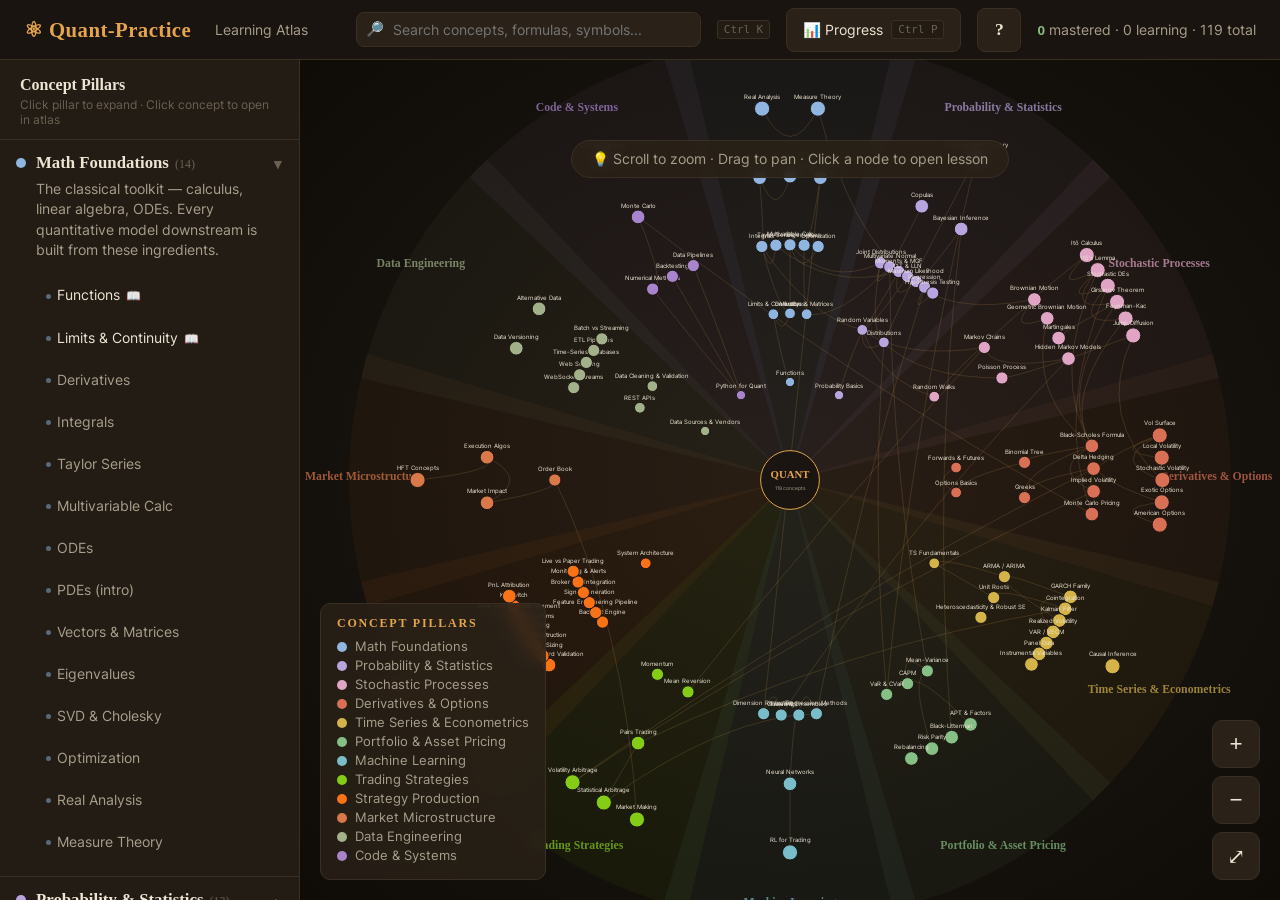
==== Quant-Roadmap.html @ 446b94d6 "Initial commit" ====
<!DOCTYPE html>
<html lang="en">
<head>
<meta charset="UTF-8">
<title>Quant-Practice — Learning Atlas</title>
<meta name="viewport" content="width=device-width, initial-scale=1.0, viewport-fit=cover">

<!-- PWA: install as app on tablet/phone home screen -->
<link rel="manifest" href="manifest.json">
<link rel="icon" type="image/svg+xml" href="assets/icon.svg">
<link rel="apple-touch-icon" href="assets/icon.svg">
<meta name="theme-color" content="#1a1510">
<meta name="mobile-web-app-capable" content="yes">
<meta name="apple-mobile-web-app-capable" content="yes">
<meta name="apple-mobile-web-app-status-bar-style" content="black-translucent">
<meta name="apple-mobile-web-app-title" content="Quant Atlas">
<meta name="application-name" content="Quant Atlas">

<!-- Smart font loader: try local first, fall back to CDN -->
<script>
  var ASSET_ROOT = 'assets/';
  var CDN_FONTS = 'https://fonts.googleapis.com/css2?family=Playfair+Display:ital,wght@0,400;0,600;0,700;1,400&family=Inter:wght@300;400;500;600;700&display=swap';
  function loadWithFallback(tagName, attrs, cdnUrl) {
    var el = document.createElement(tagName);
    Object.keys(attrs).forEach(function(k) { el.setAttribute(k, attrs[k]); });
    el.onerror = function() {
      var fb = document.createElement(tagName);
      Object.keys(attrs).forEach(function(k) {
        if (k === 'src' || k === 'href') fb.setAttribute(k, cdnUrl);
        else fb.setAttribute(k, attrs[k]);
      });
      document.head.appendChild(fb);
    };
    document.head.appendChild(el);
  }
  loadWithFallback('link', {rel: 'stylesheet', href: ASSET_ROOT + 'fonts/fonts.css'}, CDN_FONTS);
</script>
<style>
  :root {
    --bg: #1a1510; --bg-soft: #221c15; --bg-card: #2a2218;
    --text: #ede4d3; --text-muted: #a89e8b; --text-dim: #6b6152;
    --accent: #e5a54e; --accent-soft: #b8823d;
    --green: #86c084; --purple: #b8a4de; --blue: #8fb5e0; --pink: #e0a4c4;
    --red: #d97056; --orange: #d97848; --cyan: #78bdc9; --yellow: #d4b348; --violet: #a884cc;
    --border: #3a2f22;
  }
  * { box-sizing: border-box; }
  html, body { margin: 0; height: 100%; overflow: hidden; }
  body { font-family: 'Inter', -apple-system, sans-serif; background: var(--bg); color: var(--text); }

  /* Top bar */
  .topbar {
    position: fixed; top: 0; left: 0; right: 0; height: 60px;
    background: rgba(26, 21, 16, 0.9); backdrop-filter: blur(10px);
    border-bottom: 1px solid var(--border); z-index: 100;
    display: flex; align-items: center; padding: 0 1.5rem; gap: 1rem;
  }
  .brand { font-family: 'Playfair Display', Georgia, serif; font-size: 1.3rem; font-weight: 700; color: var(--accent); letter-spacing: 0.02em; }
  .brand-sub { color: var(--text-muted); font-size: 0.85rem; margin-left: 0.5rem; }
  .search-box { flex: 1; max-width: 400px; margin-left: auto; position: relative; }
  .search-box input {
    width: 100%; background: var(--bg-card); border: 1px solid var(--border); color: var(--text);
    padding: 8px 14px 8px 36px; border-radius: 8px; font-family: inherit; font-size: 0.9rem;
  }
  .search-box input:focus { outline: none; border-color: var(--accent); }
  .search-box::before { content: '🔎'; position: absolute; left: 10px; top: 8px; font-size: 0.9rem; }
  .search-hint { color: var(--text-dim); font-size: 0.75rem; padding: 4px 8px; background: var(--bg-card); border-radius: 4px; font-family: 'JetBrains Mono', monospace; }
  .top-stats { color: var(--text-muted); font-size: 0.85rem; }
  .top-stats b { color: var(--green); }

  /* Main layout */
  .main { position: absolute; top: 60px; left: 0; right: 0; bottom: 0; display: flex; }

  /* Left nav */
  .left-nav {
    width: 300px; background: var(--bg-soft); border-right: 1px solid var(--border);
    overflow-y: auto; flex-shrink: 0;
  }
  .left-nav-header {
    padding: 1rem 1.25rem 0.75rem; border-bottom: 1px solid var(--border);
    position: sticky; top: 0; background: var(--bg-soft); z-index: 5;
  }
  .left-nav-header h3 { font-family: 'Playfair Display', serif; font-size: 1rem; margin: 0; color: var(--text); }
  .left-nav-header .hint { color: var(--text-dim); font-size: 0.75rem; margin-top: 3px; }
  .pillar-section { border-bottom: 1px solid var(--border); }
  .pillar-header {
    display: flex; align-items: flex-start; gap: 10px; padding: 12px 16px;
    cursor: pointer; user-select: none; transition: background 0.15s;
  }
  .pillar-header:hover { background: var(--bg-card); }
  .pillar-dot {
    width: 10px; height: 10px; border-radius: 50%; flex-shrink: 0; margin-top: 6px;
  }
  .pillar-info { flex: 1; min-width: 0; }
  .pillar-name {
    font-family: 'Playfair Display', serif; font-weight: 600; font-size: 1.05rem;
    color: var(--text); line-height: 1.3;
  }
  .pillar-count {
    color: var(--text-dim); font-size: 0.75rem; margin-left: 6px; font-weight: 400;
  }
  .pillar-desc {
    color: var(--text-muted); font-size: 0.85rem; margin-top: 5px; line-height: 1.5;
  }
  .pillar-toggle {
    color: var(--text-dim); font-size: 0.7rem; margin-top: 6px; transition: transform 0.15s;
  }
  .pillar-section.open .pillar-toggle { transform: rotate(90deg); }
  .pillar-concepts { display: none; padding: 0 16px 12px 34px; }
  .pillar-section.open .pillar-concepts { display: block; }
  .concept-link {
    display: block; padding: 10px 12px; margin: 3px 0; border-radius: 6px;
    color: var(--text-muted); font-size: 0.88rem; cursor: pointer;
    text-decoration: none; line-height: 1.35;
    touch-action: manipulation; -webkit-tap-highlight-color: transparent;
  }
  .concept-link:hover, .concept-link:active { background: var(--bg-card); color: var(--text); }
  .concept-link.active { background: var(--bg-card); color: var(--accent); font-weight: 500; }
  .concept-link .level-dot {
    display: inline-block; width: 5px; height: 5px; border-radius: 50%;
    background: currentColor; margin-right: 6px; opacity: 0.5; vertical-align: middle;
  }
  .concept-link.built { color: var(--text); }
  .concept-link.built::after { content: '📖'; margin-left: 6px; font-size: 0.75rem; }
  .concept-link.nav-mastered { color: #86c084; font-weight: 500; }
  .concept-link.nav-mastered::before { content: '✓ '; margin-right: 2px; }
  .concept-link.nav-learning { color: #b8a4de; }
  .concept-link.nav-learning::before { content: '◐ '; margin-right: 2px; opacity: 0.8; }

  .atlas-wrap { flex: 1; position: relative; overflow: hidden; background: radial-gradient(ellipse at center, #1f1912 0%, #0f0c08 100%); }
  #atlas-svg { position: absolute; top: 0; left: 0; width: 100%; height: 100%; cursor: grab; }
  #atlas-svg.dragging { cursor: grabbing; }

  .zoom-controls { position: absolute; bottom: 20px; right: 20px; display: flex; flex-direction: column; gap: 8px; z-index: 10; }
  .zoom-btn {
    width: 48px; height: 48px; border-radius: 10px; background: var(--bg-card);
    border: 1px solid var(--border); color: var(--text); cursor: pointer;
    font-size: 1.4rem; display: flex; align-items: center; justify-content: center;
    touch-action: manipulation; -webkit-tap-highlight-color: transparent;
  }
  .zoom-btn:hover, .zoom-btn:active { border-color: var(--accent); color: var(--accent); }

  .legend { position: absolute; bottom: 20px; left: 20px; background: rgba(42, 34, 24, 0.85); backdrop-filter: blur(8px); padding: 12px 16px; border-radius: 10px; border: 1px solid var(--border); font-size: 0.8rem; z-index: 10; max-width: 280px; }
  .legend-title { color: var(--accent); font-family: 'Playfair Display', serif; font-size: 0.75rem; letter-spacing: 0.15em; text-transform: uppercase; margin-bottom: 8px; font-weight: 700; }
  .legend-item { display: flex; align-items: center; gap: 8px; margin: 4px 0; color: var(--text-muted); }
  .legend-dot { width: 10px; height: 10px; border-radius: 50%; flex-shrink: 0; }

  /* Sidebar (detail panel) */
  .sidebar {
    width: 380px; background: var(--bg-soft); border-left: 1px solid var(--border);
    padding: 1.5rem; overflow-y: auto; transition: transform 0.25s;
  }
  .sidebar.hidden { transform: translateX(100%); width: 0; padding: 0; border: 0; }
  .sidebar-close { position: absolute; top: 8px; right: 8px; background: var(--bg-card); border: 1px solid var(--border); border-radius: 8px; color: var(--text-muted); font-size: 1.5rem; cursor: pointer; width: 44px; height: 44px; display: flex; align-items: center; justify-content: center; line-height: 1; touch-action: manipulation; -webkit-tap-highlight-color: transparent; }
  .sidebar-close:hover, .sidebar-close:active { border-color: var(--accent); color: var(--accent); }
  .sidebar-empty { text-align: center; color: var(--text-dim); padding: 3rem 1rem; }
  .sidebar-empty .icon { font-size: 3rem; margin-bottom: 1rem; }

  .detail-pillar { font-size: 0.7rem; letter-spacing: 0.2em; text-transform: uppercase; font-weight: 600; }
  .detail-title { font-family: 'Playfair Display', Georgia, serif; font-size: 1.6rem; font-weight: 700; margin: 0.5rem 0; line-height: 1.15; }
  .detail-desc { color: var(--text-muted); margin: 1rem 0; font-size: 0.95rem; line-height: 1.6; }
  .detail-mastery { display: grid; grid-template-columns: repeat(3, 1fr); gap: 8px; margin: 1rem 0; }
  .mastery-btn {
    padding: 12px 4px; border-radius: 8px; font-size: 0.78rem; font-weight: 600; cursor: pointer;
    border: 1px solid; background: transparent; color: white; text-align: center;
    min-height: 44px; touch-action: manipulation; -webkit-tap-highlight-color: transparent;
  }
  .mastery-btn.active { transform: scale(1.05); }
  .mastery-new { border-color: #6b6152; }
  .mastery-new.active { background: #6b6152; }
  .mastery-learning { border-color: var(--purple); }
  .mastery-learning.active { background: var(--purple); }
  .mastery-mastered { border-color: var(--green); }
  .mastery-mastered.active { background: var(--green); }

  .open-btn {
    display: block; width: 100%; text-align: center; padding: 12px; margin-top: 1rem;
    background: var(--accent); color: var(--bg); border: none; border-radius: 8px;
    font-family: 'Playfair Display', serif; font-size: 1rem; font-weight: 600; text-decoration: none; cursor: pointer;
  }
  .open-btn:hover { background: var(--accent-soft); }
  .open-btn.disabled { background: var(--bg-card); color: var(--text-dim); cursor: not-allowed; }

  .detail-section { margin: 1.25rem 0; padding-top: 1rem; border-top: 1px solid var(--border); }
  .detail-section-title { color: var(--accent); font-family: 'Playfair Display', serif; font-size: 0.7rem; letter-spacing: 0.15em; text-transform: uppercase; margin-bottom: 0.5rem; font-weight: 700; }
  .prereq-list { display: flex; flex-wrap: wrap; gap: 4px; }
  .prereq-chip { padding: 3px 10px; border-radius: 12px; font-size: 0.75rem; background: var(--bg-card); color: var(--text); cursor: pointer; border: 1px solid var(--border); }
  .prereq-chip:hover { border-color: var(--accent); color: var(--accent); }

  /* Node styles */
  .node { cursor: pointer; transition: filter 0.2s; }
  .node:hover { filter: brightness(1.4); }
  .node.active > circle { stroke: white !important; stroke-width: 3 !important; }
  .node.dimmed { opacity: 0.15; }
  .node text { pointer-events: none; user-select: none; transition: fill 0.2s; }

  /* Mastery state — node glow */
  .node.mastered > circle {
    stroke: #86c084; stroke-width: 3;
    filter: drop-shadow(0 0 8px #86c084) drop-shadow(0 0 3px #86c084);
  }
  .node.mastered > text { fill: #86c084; font-weight: 600; }
  .node.learning > circle {
    stroke: #b8a4de; stroke-width: 3;
    filter: drop-shadow(0 0 6px #b8a4de);
  }
  .node.learning > text { fill: #b8a4de; }

  /* Edges — brightness reflects mastery of endpoints */
  .edge { stroke-opacity: 0.28; stroke: #d4a054; stroke-width: 1.3; transition: all 0.3s; }
  .edge.highlighted { stroke-opacity: 0.95; stroke-width: 2.2; stroke: #f5c06e; filter: drop-shadow(0 0 3px #f5c06e); }
  .edge.reachable { stroke-opacity: 0.55; stroke: #c2b0e8; stroke-width: 1.6; }
  .edge.mastered { stroke-opacity: 0.90; stroke: #86c084; stroke-width: 2; filter: drop-shadow(0 0 4px rgba(134,192,132,0.6)); }
  .edge.mastered-partial { stroke-opacity: 0.65; stroke: #a8d5a6; stroke-width: 1.7; }

  /* Progress modal */
  .progress-modal { position: fixed; inset: 0; background: rgba(0,0,0,0.75); z-index: 200; display: none; align-items: flex-start; justify-content: center; padding: 4vh 2rem; overflow-y: auto; }
  .progress-modal.open { display: flex; }
  .progress-modal-box {
    background: var(--bg-soft); border: 1px solid var(--border); border-radius: 12px;
    width: 100%; max-width: 780px; padding: 1.75rem 2rem;
    box-shadow: 0 20px 60px rgba(0,0,0,0.5); position: relative;
  }
  .progress-modal-box h2 { font-family: 'Playfair Display', serif; margin: 0 0 0.25rem; color: var(--accent); font-size: 1.5rem; }
  .progress-modal-box .sub { color: var(--text-muted); font-size: 0.85rem; }
  .progress-close { position: absolute; top: 12px; right: 14px; background: transparent; border: none; color: var(--text-muted); font-size: 1.4rem; cursor: pointer; }
  .progress-overview { display: grid; grid-template-columns: repeat(auto-fit, minmax(120px, 1fr)); gap: 12px; margin: 1.25rem 0; }
  .progress-stat { background: var(--bg-card); border-radius: 8px; padding: 12px; text-align: center; }
  .progress-stat .num { font-family: 'Playfair Display', serif; font-size: 1.6rem; font-weight: 700; color: var(--accent); }
  .progress-stat .num.green { color: var(--green); }
  .progress-stat .num.purple { color: var(--purple); }
  .progress-stat .lbl { color: var(--text-muted); font-size: 0.72rem; letter-spacing: 0.1em; text-transform: uppercase; margin-top: 3px; }
  .pillar-bar-row { margin: 8px 0; }
  .pillar-bar-label { display: flex; justify-content: space-between; font-size: 0.83rem; color: var(--text); margin-bottom: 3px; }
  .pillar-bar-label .name { display: flex; align-items: center; gap: 6px; }
  .pillar-bar-label .count { color: var(--text-muted); font-family: 'JetBrains Mono', monospace; font-size: 0.78rem; }
  .pillar-bar { position: relative; height: 8px; background: var(--bg-card); border-radius: 4px; overflow: hidden; }
  .pillar-bar-mastered { position: absolute; left: 0; top: 0; height: 100%; background: var(--green); transition: width 0.4s; }
  .pillar-bar-learning { position: absolute; top: 0; height: 100%; background: var(--purple); transition: width 0.4s, left 0.4s; }
  .progress-section { margin: 1.5rem 0 0.5rem; }
  .progress-section-title { font-family: 'Playfair Display', serif; font-size: 0.75rem; letter-spacing: 0.15em; text-transform: uppercase; color: var(--accent); margin-bottom: 8px; font-weight: 700; }
  .activity-log { background: var(--bg-card); border-radius: 6px; padding: 10px 14px; max-height: 180px; overflow-y: auto; font-size: 0.82rem; font-family: 'JetBrains Mono', monospace; }
  .activity-log .item { color: var(--text-muted); padding: 3px 0; }
  .activity-log .item .date { color: var(--text-dim); margin-right: 8px; }
  .activity-log .item .state.mastered { color: var(--green); }
  .activity-log .item .state.learning { color: var(--purple); }
  .progress-actions { display: flex; gap: 10px; margin-top: 1.25rem; flex-wrap: wrap; }
  .btn-secondary { background: var(--bg-card); color: var(--text); border: 1px solid var(--border); padding: 10px 16px; border-radius: 6px; cursor: pointer; font-family: inherit; font-size: 0.88rem; }
  .btn-secondary:hover { border-color: var(--accent); color: var(--accent); }
  .btn-primary { background: var(--accent); color: var(--bg); border: none; padding: 10px 18px; border-radius: 6px; cursor: pointer; font-family: inherit; font-weight: 600; font-size: 0.88rem; }
  .btn-primary:hover { background: var(--accent-soft); }
  .export-area { width: 100%; min-height: 180px; background: var(--bg); border: 1px solid var(--border); color: var(--text); padding: 12px; border-radius: 6px; font-family: 'JetBrains Mono', monospace; font-size: 0.78rem; line-height: 1.5; margin-top: 8px; resize: vertical; }
  .top-progress-btn { background: var(--bg-card); border: 1px solid var(--border); color: var(--text); padding: 10px 16px; border-radius: 8px; font-family: inherit; font-size: 0.9rem; font-weight: 500; cursor: pointer; display: inline-flex; align-items: center; gap: 8px; min-height: 44px; touch-action: manipulation; -webkit-tap-highlight-color: transparent; }
  .top-progress-btn:hover, .top-progress-btn:active { border-color: var(--accent); color: var(--accent); background: var(--bg-soft); }
  .top-progress-btn kbd, .top-help-btn kbd, .search-hint {
    background: var(--bg-soft); padding: 2px 6px; border-radius: 3px;
    font-size: 0.68rem; font-family: 'JetBrains Mono', monospace;
    color: var(--text-dim); border: 1px solid var(--border);
  }
  /* Hide keyboard chips on touch devices where they mislead — button is the primary control */
  @media (hover: none) and (pointer: coarse) {
    .top-progress-btn kbd, .search-hint { display: none; }
  }
  .top-help-btn {
    width: 44px; height: 44px; border-radius: 8px; background: var(--bg-card);
    border: 1px solid var(--border); color: var(--text); cursor: pointer;
    font-size: 1.1rem; display: flex; align-items: center; justify-content: center;
    font-family: 'Playfair Display', serif; font-weight: 700;
    touch-action: manipulation; -webkit-tap-highlight-color: transparent;
  }
  .top-help-btn:hover, .top-help-btn:active { border-color: var(--accent); color: var(--accent); background: var(--bg-soft); }

  /* Help modal */
  .help-modal { position: fixed; inset: 0; background: rgba(0,0,0,0.7); z-index: 200; display: none; align-items: center; justify-content: center; padding: 2rem; }
  .help-modal.open { display: flex; }
  .help-modal-box {
    background: var(--bg-soft); border: 1px solid var(--border); border-radius: 12px;
    width: 100%; max-width: 520px; padding: 1.75rem 2rem; position: relative;
  }
  .help-modal-box h2 { font-family: 'Playfair Display', serif; margin: 0 0 1rem; color: var(--accent); font-size: 1.4rem; }
  .help-modal-box h3 { font-family: 'Playfair Display', serif; font-size: 0.7rem; letter-spacing: 0.15em; text-transform: uppercase; color: var(--accent); margin: 1.25rem 0 0.5rem; font-weight: 700; }
  .help-close { position: absolute; top: 10px; right: 10px; background: var(--bg-card); border: 1px solid var(--border); border-radius: 8px; color: var(--text-muted); font-size: 1.5rem; cursor: pointer; width: 44px; height: 44px; display: flex; align-items: center; justify-content: center; line-height: 1; touch-action: manipulation; -webkit-tap-highlight-color: transparent; }
  .help-close:hover, .help-close:active { border-color: var(--accent); color: var(--accent); }
  .help-list { display: grid; grid-template-columns: 1fr auto; gap: 6px 16px; margin: 0.5rem 0; align-items: center; }
  .help-list .action { color: var(--text); font-size: 0.9rem; }
  .help-list .keys { display: flex; gap: 4px; }
  .help-list .keys kbd {
    background: var(--bg-card); padding: 3px 8px; border-radius: 4px;
    font-size: 0.75rem; font-family: 'JetBrains Mono', monospace;
    color: var(--accent); border: 1px solid var(--border);
  }

  /* Search modal */
  .search-modal { position: fixed; inset: 0; background: rgba(0,0,0,0.7); z-index: 200; display: none; align-items: flex-start; justify-content: center; padding-top: 12vh; }
  .search-modal.open { display: flex; }
  .search-modal-box { background: var(--bg-soft); border: 2px solid var(--accent); border-radius: 12px; width: 90%; max-width: 600px; padding: 1rem; box-shadow: 0 20px 60px rgba(0,0,0,0.5); }
  .search-modal input { width: 100%; background: transparent; border: none; color: var(--text); font-size: 1.15rem; padding: 8px; outline: none; }
  .search-results { max-height: 400px; overflow-y: auto; margin-top: 0.5rem; }
  .search-result { padding: 10px 14px; border-radius: 6px; cursor: pointer; }
  .search-result:hover, .search-result.focused { background: var(--bg-card); }
  .search-result .r-name { color: var(--text); font-weight: 500; }
  .search-result .r-meta { color: var(--text-muted); font-size: 0.75rem; margin-top: 2px; }

  /* Onboarding hint */
  .onboarding { position: absolute; top: 80px; left: 50%; transform: translateX(-50%); background: rgba(42, 34, 24, 0.9); backdrop-filter: blur(8px); padding: 10px 20px; border-radius: 999px; font-size: 0.85rem; color: var(--text-muted); border: 1px solid var(--border); z-index: 10; animation: fadeIn 0.5s; }
  .onboarding.hidden { display: none; }
  @keyframes fadeIn { from { opacity: 0; } to { opacity: 1; } }
</style>
</head>
<body>

<!-- Top bar -->
<div class="topbar">
  <div class="brand">⚛ Quant-Practice</div>
  <div class="brand-sub">Learning Atlas</div>
  <div class="search-box" style="margin-left:2rem;">
    <input type="text" id="search-box" placeholder="Search concepts, formulas, symbols..." onclick="openSearch()">
  </div>
  <span class="search-hint">Ctrl K</span>
  <button class="top-progress-btn" onclick="openProgress()" title="Open progress dashboard">📊 Progress <kbd>Ctrl P</kbd></button>
  <button class="top-help-btn" onclick="openHelp()" title="Shortcuts &amp; help" aria-label="Help">?</button>
  <div class="top-stats" id="top-stats"></div>
</div>

<div class="main">
  <nav class="left-nav" id="left-nav">
    <div class="left-nav-header">
      <h3>Concept Pillars</h3>
      <div class="hint">Click pillar to expand · Click concept to open in atlas</div>
    </div>
    <!-- Populated by JS -->
  </nav>
  <div class="atlas-wrap">
    <svg id="atlas-svg" viewBox="0 0 2000 1400" preserveAspectRatio="xMidYMid meet"></svg>

    <div class="onboarding" id="onboarding">
      💡 Scroll to zoom · Drag to pan · Click a node to open lesson
    </div>

    <div class="legend">
      <div class="legend-title">Concept pillars</div>
      <div class="legend-item"><span class="legend-dot" style="background:var(--blue)"></span>Math Foundations</div>
      <div class="legend-item"><span class="legend-dot" style="background:var(--purple)"></span>Probability &amp; Statistics</div>
      <div class="legend-item"><span class="legend-dot" style="background:var(--pink)"></span>Stochastic Processes</div>
      <div class="legend-item"><span class="legend-dot" style="background:var(--red)"></span>Derivatives &amp; Options</div>
      <div class="legend-item"><span class="legend-dot" style="background:var(--yellow)"></span>Time Series &amp; Econometrics</div>
      <div class="legend-item"><span class="legend-dot" style="background:var(--green)"></span>Portfolio &amp; Asset Pricing</div>
      <div class="legend-item"><span class="legend-dot" style="background:var(--cyan)"></span>Machine Learning</div>
      <div class="legend-item"><span class="legend-dot" style="background:#84cc16"></span>Trading Strategies</div>
      <div class="legend-item"><span class="legend-dot" style="background:#f97316"></span>Strategy Production</div>
      <div class="legend-item"><span class="legend-dot" style="background:var(--orange)"></span>Market Microstructure</div>
      <div class="legend-item"><span class="legend-dot" style="background:#a3b18a"></span>Data Engineering</div>
      <div class="legend-item"><span class="legend-dot" style="background:var(--violet)"></span>Code &amp; Systems</div>
    </div>

    <div class="zoom-controls">
      <button class="zoom-btn" onclick="zoom(1.3)">+</button>
      <button class="zoom-btn" onclick="zoom(1/1.3)">−</button>
      <button class="zoom-btn" onclick="resetView()" title="Reset view">⤢</button>
    </div>
  </div>

  <aside class="sidebar hidden" id="sidebar">
    <button class="sidebar-close" onclick="closeSidebar()">×</button>
    <div class="sidebar-empty" id="sidebar-empty">
      <div class="icon">🎯</div>
      <p>Click any node in the atlas to see its concept description, prerequisites, and open the lesson.</p>
    </div>
    <div id="sidebar-content" style="display:none;"></div>
  </aside>
</div>

<!-- Help modal (keyboard shortcuts) -->
<div class="help-modal" id="help-modal" onclick="if(event.target===this)closeHelp()">
  <div class="help-modal-box">
    <button class="help-close" onclick="closeHelp()">×</button>
    <h2>⌨️ Shortcuts &amp; Guide</h2>

    <h3>Keyboard shortcuts</h3>
    <div class="help-list">
      <span class="action">Open Search</span>
      <span class="keys"><kbd>Ctrl</kbd><kbd>K</kbd></span>

      <span class="action">Open Progress dashboard</span>
      <span class="keys"><kbd>Ctrl</kbd><kbd>P</kbd></span>

      <span class="action">Close any modal</span>
      <span class="keys"><kbd>Esc</kbd></span>

      <span class="action">Navigate search results</span>
      <span class="keys"><kbd>↑</kbd><kbd>↓</kbd></span>

      <span class="action">Select highlighted result</span>
      <span class="keys"><kbd>Enter</kbd></span>
    </div>

    <h3>Mouse &amp; touch</h3>
    <div class="help-list">
      <span class="action">Zoom atlas in/out</span>
      <span class="keys"><kbd>Scroll wheel</kbd></span>

      <span class="action">Pan atlas</span>
      <span class="keys"><kbd>Click + drag</kbd></span>

      <span class="action">Zoom on tablet</span>
      <span class="keys"><kbd>Pinch</kbd></span>

      <span class="action">Open concept detail</span>
      <span class="keys"><kbd>Click node</kbd></span>
    </div>

    <h3>Workflow tips</h3>
    <div style="font-size:0.85rem; color:var(--text-muted); line-height:1.6;">
      <p>• Mark <b style="color:var(--purple)">Learning</b> when you start a concept · <b style="color:var(--green)">Mastered</b> after you solve homework without peeking.</p>
      <p>• Every Sunday: Open Progress → Export summary → paste in chat so I can adjust the plan.</p>
      <p>• Node glow shows what you've learned · Edges light up when both endpoints are mastered.</p>
    </div>
  </div>
</div>

<!-- Progress modal -->
<div class="progress-modal" id="progress-modal" onclick="if(event.target===this)closeProgress()">
  <div class="progress-modal-box">
    <button class="progress-close" onclick="closeProgress()">×</button>
    <h2>📊 Study Progress</h2>
    <div class="sub" id="progress-date"></div>

    <div class="progress-overview" id="progress-overview"></div>

    <div class="progress-section">
      <div class="progress-section-title">Per Pillar</div>
      <div id="progress-bars"></div>
    </div>

    <div class="progress-section">
      <div class="progress-section-title">Recent Activity (last 20)</div>
      <div class="activity-log" id="progress-activity"></div>
    </div>

    <div class="progress-section">
      <div class="progress-section-title">Currently Learning</div>
      <div id="progress-learning" style="font-size:0.85rem;color:var(--text-muted);"></div>
    </div>

    <div class="progress-actions">
      <button class="btn-secondary" onclick="showExport()">📤 Export summary (paste to chat)</button>
      <button class="btn-secondary" onclick="downloadJSON()">💾 Backup JSON</button>
      <button class="btn-secondary" onclick="document.getElementById('import-file').click()">📥 Restore JSON</button>
      <button class="btn-secondary" onclick="confirmReset()" style="color:#d97056;border-color:#d97056;">🗑 Reset all</button>
      <button class="btn-primary" onclick="closeProgress()">Close</button>
    </div>
    <input type="file" id="import-file" accept=".json" style="display:none;" onchange="importJSON(event)">
    <div id="import-status" style="display:none;margin-top:8px;padding:10px;border-radius:6px;font-size:0.85rem;"></div>

    <textarea class="export-area" id="export-area" style="display:none;" readonly></textarea>
  </div>
</div>

<!-- Search modal -->
<div class="search-modal" id="search-modal" onclick="if(event.target===this)closeSearch()">
  <div class="search-modal-box">
    <input type="text" id="search-input" placeholder="Search concepts, symbols... (Esc to close)" autocomplete="off">
    <div class="search-results" id="search-results"></div>
  </div>
</div>

<script>
// ============ DATA ============
// 10 pillars, ~85 concepts. Lesson file paths are given for built ones.
const PILLARS = [
  {id: 'math', name: 'Math Foundations', color: '#8fb5e0', angle: -90,
    desc: 'The classical toolkit — calculus, linear algebra, ODEs. Every quantitative model downstream is built from these ingredients.',
    concepts: [
    {id: 'functions', name: 'Functions', level: 1, file: 'lessons/functions.html', desc: 'Formal definition, injectivity/surjectivity/bijectivity, composition, inverses, transformations, elementary function families.'},
    {id: 'limits', name: 'Limits &amp; Continuity', level: 2, file: 'lessons/limits.html', desc: 'ε-δ definition, one-sided limits, continuity, uniform continuity, IVT.'},
    {id: 'derivatives', name: 'Derivatives', level: 2, desc: 'Rate of change, chain rule, product rule, implicit differentiation, mean value theorem.'},
    {id: 'integrals', name: 'Integrals', level: 3, desc: 'Riemann integral, FTC, u-substitution, integration by parts, improper integrals.'},
    {id: 'taylor', name: 'Taylor Series', level: 3, desc: 'Taylor / Maclaurin series, remainder estimates, key expansions of e^x, sin, cos, log(1+x).'},
    {id: 'multivar', name: 'Multivariable Calc', level: 3, desc: 'Partial derivatives, gradient, chain rule for multivariable, multiple integrals, Lagrange multipliers.'},
    {id: 'ode', name: 'ODEs', level: 4, desc: 'First-order linear, separable, second-order linear with constant coefficients, systems.'},
    {id: 'pde', name: 'PDEs (intro)', level: 4, desc: 'Heat equation, wave equation, Laplace equation. Groundwork for Black-Scholes PDE.'},
    {id: 'linalg-basics', name: 'Vectors &amp; Matrices', level: 2, desc: 'Vector spaces, matrix operations, systems of linear equations, determinants.'},
    {id: 'eigen', name: 'Eigenvalues', level: 3, desc: 'Eigenvalues/vectors, diagonalization, spectral theorem for symmetric matrices.'},
    {id: 'linalg-advanced', name: 'SVD &amp; Cholesky', level: 4, desc: 'Singular value decomposition, Cholesky decomposition. Applications: PCA, Monte Carlo sampling.'},
    {id: 'optim', name: 'Optimization', level: 3, desc: 'Convex analysis, unconstrained/constrained optimization, KKT conditions, gradient descent.'},
    {id: 'real-analysis', name: 'Real Analysis', level: 5, desc: 'Sequences, series convergence, completeness of ℝ. Prerequisite for rigorous probability.'},
    {id: 'measure', name: 'Measure Theory', level: 5, desc: 'σ-algebras, Lebesgue integration, measurable functions. Foundation for modern probability.'},
  ]},

  {id: 'prob', name: 'Probability &amp; Statistics', color: '#b8a4de', angle: -54,
    desc: 'How to reason under uncertainty. Random variables, distributions, expectation, inference from data.',
    concepts: [
    {id: 'prob-basics', name: 'Probability Basics', level: 1, desc: 'Sample spaces, events, axioms, conditional probability, independence, Bayes.'},
    {id: 'random-vars', name: 'Random Variables', level: 2, desc: 'Discrete and continuous RVs, PMF, PDF, CDF, expectation, variance.'},
    {id: 'distributions', name: 'Distributions', level: 2, desc: 'Bernoulli, Binomial, Poisson, Normal, Log-Normal, Exponential, Gamma, Beta.'},
    {id: 'joint-dist', name: 'Joint Distributions', level: 3, desc: 'Joint, marginal, conditional distributions. Covariance and correlation.'},
    {id: 'mvn', name: 'Multivariate Normal', level: 3, desc: 'Vector Gaussian, covariance matrices, marginals and conditionals, cholesky sampling.'},
    {id: 'moments', name: 'Moments &amp; MGF', level: 3, desc: 'Moments, cumulants, moment generating functions, characteristic functions.'},
    {id: 'clt', name: 'CLT &amp; LLN', level: 3, desc: 'Central Limit Theorem, Law of Large Numbers (weak, strong), convergence modes.'},
    {id: 'copulas', name: 'Copulas', level: 4, desc: 'Sklar\'s theorem, Gaussian and t-copulas, tail dependence, credit correlation.'},
    {id: 'mle', name: 'Maximum Likelihood', level: 3, desc: 'MLE construction, consistency, asymptotic normality, Fisher information.'},
    {id: 'regression', name: 'Regression', level: 3, desc: 'OLS, assumptions, inference, diagnostics, GLS, robust regression.'},
    {id: 'hypothesis', name: 'Hypothesis Testing', level: 3, desc: 'p-values, Type I/II errors, likelihood ratio, Wald, permutation tests.'},
    {id: 'bayesian', name: 'Bayesian Inference', level: 4, desc: 'Priors, posteriors, conjugate priors, MCMC, Bayesian regression.'},
    {id: 'extreme-value', name: 'Extreme Value Theory', level: 5, desc: 'GEV distributions, POT method, applications to tail risk and VaR.'},
  ]},

  {id: 'stoch', name: 'Stochastic Processes', color: '#e0a4c4', angle: -18,
    desc: 'Time-indexed randomness. From Brownian motion to Itô calculus — the language of continuous-time finance.',
    concepts: [
    {id: 'markov', name: 'Markov Chains', level: 3, desc: 'Discrete-time Markov chains, transition matrices, stationary distributions, ergodicity.'},
    {id: 'poisson-proc', name: 'Poisson Process', level: 3, desc: 'Counting process, exponential interarrivals, compound Poisson, Poisson thinning.'},
    {id: 'random-walks', name: 'Random Walks', level: 2, desc: 'Simple random walk, first passage times, recurrence, drift.'},
    {id: 'brownian', name: 'Brownian Motion', level: 4, desc: 'Wiener process, path properties (continuous, nowhere differentiable), quadratic variation.'},
    {id: 'gbm', name: 'Geometric Brownian Motion', level: 4, desc: 'dS = μS dt + σS dW. Log-normal terminal distribution. Basis for Black-Scholes.'},
    {id: 'ito-calc', name: 'Itô Calculus', level: 5, desc: 'Stochastic integrals, Itô isometry, quadratic variation identity (dW)² = dt.'},
    {id: 'ito-lemma', name: "Itô's Lemma", level: 5, desc: 'Chain rule for stochastic processes. Foundation for pricing derivatives.'},
    {id: 'sde', name: 'Stochastic DEs', level: 5, desc: 'General SDEs, existence and uniqueness, Euler-Maruyama, Milstein schemes.'},
    {id: 'martingale', name: 'Martingales', level: 4, desc: 'Definition, optional stopping theorem, martingale representation theorem.'},
    {id: 'girsanov', name: 'Girsanov Theorem', level: 5, desc: 'Change of measure. Transition from real-world P to risk-neutral Q.'},
    {id: 'feynman-kac', name: 'Feynman-Kac', level: 5, desc: 'Link between PDEs and expectations of stochastic processes. Alternative BS derivation.'},
    {id: 'jump-diff', name: 'Jump Diffusion', level: 5, desc: 'Merton jump-diffusion. Lévy processes. Non-Gaussian returns.'},
    {id: 'hmm', name: 'Hidden Markov Models', level: 4, desc: 'Regime detection, Viterbi and Baum-Welch algorithms, forward-backward.'},
  ]},

  {id: 'deriv', name: 'Derivatives &amp; Options', color: '#d97056', angle: 18,
    desc: 'Pricing and hedging contracts whose payoff depends on other assets. Black-Scholes at the center, Greeks for hedging.',
    concepts: [
    {id: 'forwards', name: 'Forwards &amp; Futures', level: 2, desc: 'Cost of carry, forward pricing, basis, contango and backwardation.'},
    {id: 'options-basics', name: 'Options Basics', level: 2, desc: 'Calls, puts, payoff diagrams, moneyness, put-call parity.'},
    {id: 'binomial', name: 'Binomial Tree', level: 3, desc: 'One-step and multi-step binomial pricing, risk-neutral probabilities, CRR model.'},
    {id: 'bs-formula', name: 'Black-Scholes Formula', level: 4, desc: 'Closed-form European option pricing. Derivation via PDE and via risk-neutral valuation.'},
    {id: 'greeks', name: 'Greeks', level: 3, desc: 'Delta, Gamma, Vega, Theta, Rho. Higher-order Greeks (Vanna, Volga, Charm).'},
    {id: 'delta-hedge', name: 'Delta Hedging', level: 4, desc: 'Dynamic replication, self-financing portfolios, hedging error under discrete rebalancing.'},
    {id: 'implied-vol', name: 'Implied Volatility', level: 4, desc: 'Inverting BS. Volatility smile and skew. Newton\'s method for numerical inversion.'},
    {id: 'vol-surface', name: 'Vol Surface', level: 5, desc: 'Term structure, moneyness dimension, static arbitrage constraints (no butterfly/calendar arbitrage).'},
    {id: 'local-vol', name: 'Local Volatility', level: 5, desc: 'Dupire equation, calibration to market. Deterministic function of (S, t).'},
    {id: 'stoch-vol', name: 'Stochastic Volatility', level: 5, desc: 'Heston model, SABR. Vol as its own stochastic process.'},
    {id: 'exotic', name: 'Exotic Options', level: 5, desc: 'Barriers, Asians, lookbacks, digitals. Pricing via MC and PDE methods.'},
    {id: 'mc-pricing', name: 'Monte Carlo Pricing', level: 4, desc: 'Variance reduction (antithetic, control variate, importance sampling), quasi-random sequences.'},
    {id: 'american', name: 'American Options', level: 5, desc: 'Optimal stopping, Longstaff-Schwartz regression, binomial trees for early exercise.'},
  ]},

  {id: 'ts', name: 'Time Series &amp; Econometrics', color: '#d4b348', angle: 54,
    desc: 'Modeling sequential data and inferring causal / structural relationships from economic data. ARMA, GARCH, cointegration, panel data, IV, causal inference.',
    concepts: [
    {id: 'ts-basics', name: 'TS Fundamentals', level: 2, desc: 'Stationarity, ACF, PACF, white noise, differencing. The atoms of time-series analysis.'},
    {id: 'arma', name: 'ARMA / ARIMA', level: 3, desc: 'Autoregressive and moving average models. Model identification (AIC, BIC), Box-Jenkins methodology, forecasting.'},
    {id: 'unit-root', name: 'Unit Roots', level: 3, desc: 'ADF, KPSS, Phillips-Perron tests. Non-stationarity in financial time series and its consequences (spurious regression).'},
    {id: 'garch', name: 'GARCH Family', level: 4, desc: 'ARCH, GARCH(1,1), EGARCH, GJR-GARCH. Volatility clustering, asymmetric response to positive vs negative shocks.'},
    {id: 'cointegration', name: 'Cointegration', level: 4, desc: 'Engle-Granger and Johansen tests. Long-run equilibrium relationships. Basis for pairs trading strategies.'},
    {id: 'kalman', name: 'Kalman Filter', level: 4, desc: 'State-space models, recursive Bayesian filtering and smoothing. Dynamic linear models, hidden state estimation.'},
    {id: 'realized-vol', name: 'Realized Volatility', level: 4, desc: 'High-frequency vol estimators, microstructure noise correction, HAR-RV model. Bridge to intraday data.'},
    {id: 'var-vecm', name: 'VAR / VECM', level: 4, desc: 'Vector Autoregression for multivariate time series. VECM adds cointegration constraints. Impulse response functions and variance decomposition.'},
    {id: 'panel-data', name: 'Panel Data', level: 4, desc: 'Cross-section combined with time series. Fixed effects, random effects, Hausman test. Fama-MacBeth regressions build on this.'},
    {id: 'iv-methods', name: 'Instrumental Variables', level: 4, desc: '2SLS, GMM. Handling endogeneity when regressors correlate with the error. Critical for causal claims in economics.'},
    {id: 'robust-se', name: 'Heteroscedasticity &amp; Robust SE', level: 3, desc: 'White, Breusch-Pagan tests. Newey-West and HAC standard errors when residuals violate OLS assumptions.'},
    {id: 'causal-inference', name: 'Causal Inference', level: 5, desc: 'Difference-in-differences, regression discontinuity, propensity scores. Moving from correlation to causation with observational data.'},
  ]},

  {id: 'port', name: 'Portfolio &amp; Asset Pricing', color: '#86c084', angle: 90,
    desc: 'How to combine assets and what returns to expect. Markowitz, CAPM, factor models, risk budgeting.',
    concepts: [
    {id: 'mv-portfolio', name: 'Mean-Variance', level: 3, desc: 'Markowitz frontier, tangency portfolio, minimum variance portfolio.'},
    {id: 'capm', name: 'CAPM', level: 3, desc: 'Sharpe-Lintner CAPM, beta, Security Market Line, Sharpe ratio.'},
    {id: 'apt', name: 'APT &amp; Factors', level: 4, desc: 'Arbitrage Pricing Theory, Fama-French 3/5-factor, momentum, quality factors.'},
    {id: 'black-litterman', name: 'Black-Litterman', level: 4, desc: 'Bayesian portfolio optimization combining market equilibrium with investor views.'},
    {id: 'risk-parity', name: 'Risk Parity', level: 4, desc: 'Equal risk contribution portfolios, leverage-based allocation.'},
    {id: 'var-cvar', name: 'VaR &amp; CVaR', level: 3, desc: 'Value at Risk, Conditional VaR (Expected Shortfall), historical vs parametric methods.'},
    {id: 'rebalancing', name: 'Rebalancing', level: 4, desc: 'Transaction costs, optimal rebalancing frequency, threshold rebalancing.'},
  ]},

  {id: 'ml', name: 'Machine Learning', color: '#78bdc9', angle: 126,
    desc: 'Data-driven pattern extraction. From regression to neural networks, applied to alpha generation and regime detection.',
    concepts: [
    {id: 'ml-regression', name: 'Regression Methods', level: 3, desc: 'Ridge, Lasso, Elastic Net. Regularization for finance data.'},
    {id: 'trees', name: 'Trees &amp; Ensembles', level: 3, desc: 'Decision trees, random forests, gradient boosting (XGBoost, LightGBM).'},
    {id: 'neural-nets', name: 'Neural Networks', level: 4, desc: 'MLPs, activation functions, backpropagation, applications to alpha generation.'},
    {id: 'clustering', name: 'Clustering', level: 3, desc: 'K-means, hierarchical, DBSCAN. Regime identification.'},
    {id: 'dim-reduction', name: 'Dimension Reduction', level: 3, desc: 'PCA, ICA, autoencoders. Factor extraction from returns.'},
    {id: 'rl-trading', name: 'RL for Trading', level: 5, desc: 'Q-learning, policy gradient. Optimal execution and market making via RL.'},
  ]},

  {id: 'strat', name: 'Trading Strategies', color: '#84cc16', angle: 162,
    desc: 'Systematic ways to extract alpha. Mean reversion, momentum, pairs trading, market making, volatility arbitrage.',
    concepts: [
    {id: 'mean-reversion', name: 'Mean Reversion', level: 3, desc: 'Ornstein-Uhlenbeck process, Bollinger bands, statistical arbitrage.'},
    {id: 'momentum', name: 'Momentum', level: 3, desc: 'Time-series and cross-sectional momentum, trend-following, CTA strategies.'},
    {id: 'pairs-trading', name: 'Pairs Trading', level: 4, desc: 'Cointegration-based, mean-reverting spread, entry/exit thresholds.'},
    {id: 'market-making', name: 'Market Making', level: 5, desc: 'Bid-ask spread capture, inventory management, adverse selection.'},
    {id: 'stat-arb', name: 'Statistical Arbitrage', level: 5, desc: 'Multi-asset relative-value strategies, factor-neutral portfolios.'},
    {id: 'vol-arb', name: 'Volatility Arbitrage', level: 5, desc: 'Realized vs implied vol, dispersion trading, variance swaps.'},
  ]},

  {id: 'strategy-prod', name: 'Strategy Production', color: '#f97316', angle: 150,
    desc: 'End-to-end anatomy of a live trading system. Seven layers from data ingestion to monitoring — the parts a strategy owner cannot outsource.',
    concepts: [
      {id: 'sys-arch', name: 'System Architecture', level: 2, desc: 'The 7-layer stack: data ingestion → storage → research/backtest → signal → execution → risk → monitoring. Understanding the whole map.'},
      {id: 'backtest-engine', name: 'Backtest Engine', level: 3, desc: 'Event-driven vs vectorized architecture. Handling slippage, commissions, look-ahead bias, survivorship.'},
      {id: 'walk-forward', name: 'Walk-Forward Validation', level: 4, desc: 'Time-series cross-validation preventing overfitting. Rolling-window parameter optimization with expanding vs sliding.'},
      {id: 'feature-eng-prod', name: 'Feature Engineering Pipeline', level: 3, desc: 'Turning raw prices into signals: technical indicators, cross-asset ratios, calendar effects, alternative data features.'},
      {id: 'signal-gen', name: 'Signal Generation', level: 3, desc: 'Rules or ML models producing entry/exit decisions. Signal aggregation across strategies, decay, half-life.'},
      {id: 'position-sizing', name: 'Position Sizing', level: 4, desc: 'Kelly criterion, fixed fractional, volatility targeting, risk parity applied per position.'},
      {id: 'portfolio-constr', name: 'Portfolio Construction', level: 4, desc: 'Combining signals across assets. Beta-neutral, market-neutral, sector-neutral constraints.'},
      {id: 'order-routing', name: 'Order Routing', level: 4, desc: 'Deciding which broker, which venue, which order type (market, limit, IOC, hidden). Smart order routers.'},
      {id: 'broker-api', name: 'Broker API Integration', level: 3, desc: 'Connecting to SSI, VNDIRECT, Interactive Brokers. REST + WebSocket auth, order lifecycle management, reconciliation.'},
      {id: 'execution-algo-prod', name: 'Execution Algorithms', level: 4, desc: 'TWAP, VWAP, implementation shortfall. Splitting large orders across time to minimize market impact.'},
      {id: 'risk-mgmt', name: 'Real-Time Risk Management', level: 4, desc: 'Position limits, live VaR, drawdown caps, correlation checks. Recomputed on every fill.'},
      {id: 'kill-switch', name: 'Kill Switch', level: 4, desc: 'Automated emergency halt. Triggers on limit breach, connectivity loss, unusual PnL swing. Liquidates and locks trading.'},
      {id: 'pnl-attribution', name: 'PnL Attribution', level: 4, desc: 'Breaking realized PnL by strategy, asset, factor, time-of-day. Answers: what actually made or lost money today.'},
      {id: 'monitoring', name: 'Monitoring &amp; Alerts', level: 3, desc: 'Grafana dashboards, Slack/email alerts. Health checks on data feed, order flow, latency, PnL anomalies.'},
      {id: 'live-paper', name: 'Live vs Paper Trading', level: 3, desc: 'Paper trading period before real capital. Comparing backtest to live results, detecting drift, understanding slippage in production.'},
    ]
  },

  {id: 'micro', name: 'Market Microstructure', color: '#d97848', angle: 198,
    desc: 'How trades actually happen. Order books, execution algorithms, market impact, latency in high-frequency contexts.',
    concepts: [
    {id: 'order-book', name: 'Order Book', level: 3, desc: 'Limit order book dynamics, bid-ask spread, depth, queue position.'},
    {id: 'market-impact', name: 'Market Impact', level: 4, desc: 'Almgren-Chriss, square-root law, permanent vs temporary impact.'},
    {id: 'execution', name: 'Execution Algos', level: 4, desc: 'TWAP, VWAP, implementation shortfall, participation-rate strategies.'},
    {id: 'hft', name: 'HFT Concepts', level: 5, desc: 'Latency arbitrage, colocation, quote stuffing detection.'},
  ]},

  {id: 'data-eng', name: 'Data Engineering', color: '#a3b18a', angle: 210,
    desc: 'How financial data gets into your machine and stays organized. Focused subset for quant: prices, fundamentals, alternative data, storage.',
    concepts: [
      {id: 'data-sources', name: 'Data Sources &amp; Vendors', level: 1, desc: 'Free (vnstock, TCBS, yfinance, FRED), paid (Bloomberg, Refinitiv, Norgate). Vietnam market data landscape: HOSE, HNX, UPCOM feeds.'},
      {id: 'rest-api', name: 'REST APIs', level: 2, desc: 'HTTP verbs, JSON, authentication (API keys, OAuth), rate limits, pagination, error handling.'},
      {id: 'websocket', name: 'WebSocket Streams', level: 3, desc: 'Real-time price feeds. Reconnection logic, message parsing, heartbeat, buffering, back-pressure.'},
      {id: 'web-scraping', name: 'Web Scraping', level: 3, desc: 'BeautifulSoup for static HTML, Selenium/Playwright for JS-rendered pages, robots.txt compliance, rate limiting.'},
      {id: 'data-cleaning', name: 'Data Cleaning &amp; Validation', level: 2, desc: 'Missing values, outliers, timezone alignment, corporate actions (splits, dividends, mergers), currency conversions.'},
      {id: 'ts-db', name: 'Time-Series Databases', level: 3, desc: 'Parquet files (columnar, compressed), DuckDB (embedded analytics), TimescaleDB (PostgreSQL extension), kdb+ (professional). Choosing based on scale and query pattern.'},
      {id: 'etl', name: 'ETL Pipelines', level: 3, desc: 'Extract-Transform-Load orchestration. Prefect, Airflow, cron. Idempotency, retry logic, dependency management.'},
      {id: 'data-versioning', name: 'Data Versioning', level: 4, desc: 'Snapshot immutable datasets. DVC or timestamped folders. Reproducible research — same data yesterday, next year.'},
      {id: 'alt-data', name: 'Alternative Data', level: 4, desc: 'News sentiment (NLP on Reuters/Bloomberg), satellite imagery, credit card transactions, weather, Google Trends. Signal extraction from unstructured sources.'},
      {id: 'batch-stream', name: 'Batch vs Streaming', level: 3, desc: 'When to run once/day vs process every tick. Lambda architecture combining both. Trade-offs of latency vs completeness.'},
    ]
  },

  {id: 'code', name: 'Code &amp; Systems', color: '#a884cc', angle: 234,
    desc: 'Implementation infrastructure. Python for quant work, numerical methods, backtesting, production systems.',
    concepts: [
    {id: 'python', name: 'Python for Quant', level: 1, desc: 'Language basics, NumPy, Pandas, scikit-learn, standard library for financial data.'},
    {id: 'numerical', name: 'Numerical Methods', level: 3, desc: 'Root finding (Newton, bisection), numerical integration, finite differences.'},
    {id: 'mc-methods', name: 'Monte Carlo', level: 4, desc: 'Random number generation, variance reduction, quasi-Monte Carlo.'},
    {id: 'backtesting', name: 'Backtesting', level: 3, desc: 'Event-driven vs vectorized, look-ahead bias, walk-forward analysis, overfitting.'},
    {id: 'cpp', name: 'C++ for Finance', level: 5, desc: 'Templates, STL, memory management. When performance matters (HFT, low-latency).'},
    {id: 'data-pipeline', name: 'Data Pipelines', level: 3, desc: 'Data ingestion, cleaning, storage (kdb+, Parquet), streaming vs batch.'},
  ]},
];

// Cross-pillar prerequisite edges (concept id → concept id)
const EDGES = [
  // Math within
  ['functions','limits'], ['limits','derivatives'], ['derivatives','integrals'], ['integrals','taylor'],
  ['derivatives','multivar'], ['integrals','ode'], ['ode','pde'],
  ['linalg-basics','eigen'], ['eigen','linalg-advanced'], ['multivar','optim'],
  ['real-analysis','measure'],
  // Math → Prob
  ['integrals','random-vars'], ['multivar','joint-dist'], ['linalg-basics','mvn'],
  ['taylor','moments'], ['measure','clt'],
  // Prob within
  ['prob-basics','random-vars'], ['random-vars','distributions'], ['distributions','joint-dist'],
  ['joint-dist','mvn'], ['random-vars','moments'], ['moments','mle'],
  ['random-vars','clt'], ['regression','hypothesis'], ['mle','bayesian'], ['distributions','extreme-value'],
  ['mvn','copulas'],
  // Prob → Stoch
  ['random-vars','markov'], ['random-vars','random-walks'], ['distributions','poisson-proc'],
  ['random-walks','brownian'], ['clt','brownian'], ['brownian','gbm'],
  // Stoch within
  ['brownian','ito-calc'], ['ito-calc','ito-lemma'], ['ito-lemma','sde'],
  ['martingale','girsanov'], ['ito-lemma','girsanov'], ['sde','feynman-kac'],
  ['poisson-proc','jump-diff'], ['markov','hmm'],
  // Stoch → Deriv
  ['gbm','bs-formula'], ['ito-lemma','bs-formula'], ['girsanov','bs-formula'],
  ['feynman-kac','bs-formula'], ['bs-formula','greeks'], ['greeks','delta-hedge'],
  ['bs-formula','implied-vol'], ['implied-vol','vol-surface'], ['vol-surface','local-vol'],
  ['vol-surface','stoch-vol'], ['bs-formula','exotic'], ['sde','mc-pricing'],
  ['exotic','american'], ['jump-diff','stoch-vol'],
  // Deriv within
  ['options-basics','binomial'], ['forwards','options-basics'], ['binomial','bs-formula'],
  // Time Series
  ['ts-basics','arma'], ['arma','garch'], ['ts-basics','unit-root'], ['unit-root','cointegration'],
  ['arma','kalman'], ['garch','realized-vol'],
  // Portfolio
  ['mvn','mv-portfolio'], ['mv-portfolio','capm'], ['capm','apt'],
  ['bayesian','black-litterman'], ['mv-portfolio','risk-parity'], ['distributions','var-cvar'],
  ['extreme-value','var-cvar'],
  // ML
  ['regression','ml-regression'], ['ml-regression','trees'], ['trees','neural-nets'],
  ['linalg-advanced','dim-reduction'], ['clustering','dim-reduction'],
  ['neural-nets','rl-trading'], ['hmm','clustering'],
  // Strategies
  ['cointegration','pairs-trading'], ['pairs-trading','stat-arb'], ['implied-vol','vol-arb'],
  ['delta-hedge','vol-arb'], ['ml-regression','stat-arb'], ['markov','mean-reversion'],
  // Micro
  ['order-book','market-impact'], ['market-impact','execution'], ['execution','hft'],
  ['market-making','order-book'],
  // Code
  ['python','numerical'], ['numerical','mc-methods'], ['python','backtesting'],
  ['python','data-pipeline'], ['mc-methods','mc-pricing'],
];

// Auto-assign angles evenly around the circle so new pillars integrate cleanly.
PILLARS.forEach((p, i) => {
  p.angle = -90 + i * (360 / PILLARS.length);
});

// ============ LAYOUT ============
const CENTER = {x: 1000, y: 700};
const RADII = {1: 200, 2: 340, 3: 480, 4: 620, 5: 760};

const positions = {};
const idToPillar = {};

PILLARS.forEach(pillar => {
  const baseAngle = pillar.angle * Math.PI / 180;
  // Distribute concepts within the pillar's angular slice, grouped by level
  const byLevel = {};
  pillar.concepts.forEach(c => {
    if (!byLevel[c.level]) byLevel[c.level] = [];
    byLevel[c.level].push(c);
    idToPillar[c.id] = pillar;
  });

  Object.keys(byLevel).forEach(lvl => {
    const list = byLevel[lvl];
    const r = RADII[lvl];
    const spread = 0.30; // radians of angular room per pillar
    list.forEach((c, i) => {
      const offset = (i - (list.length - 1) / 2) * (spread / Math.max(list.length, 2));
      const angle = baseAngle + offset;
      positions[c.id] = {
        x: CENTER.x + r * Math.cos(angle),
        y: CENTER.y + r * Math.sin(angle),
        angle: angle,
        r: r,
        ...c,
        color: pillar.color,
        pillarId: pillar.id,
        pillarName: pillar.name.replace('&amp;', '&'),
      };
    });
  });
});

// ============ RENDER ============
const svg = document.getElementById('atlas-svg');

// Background subtle pillar wedges
PILLARS.forEach(pillar => {
  const angleRad = pillar.angle * Math.PI / 180;
  const spread = 0.29;
  const R = 900;
  const x1 = CENTER.x + R * Math.cos(angleRad - spread);
  const y1 = CENTER.y + R * Math.sin(angleRad - spread);
  const x2 = CENTER.x + R * Math.cos(angleRad + spread);
  const y2 = CENTER.y + R * Math.sin(angleRad + spread);
  const path = document.createElementNS('http://www.w3.org/2000/svg', 'path');
  path.setAttribute('d', `M ${CENTER.x} ${CENTER.y} L ${x1} ${y1} A ${R} ${R} 0 0 1 ${x2} ${y2} Z`);
  path.setAttribute('fill', pillar.color);
  path.setAttribute('opacity', '0.05');
  svg.appendChild(path);
});

// Pillar labels at outer edge
PILLARS.forEach(pillar => {
  const angleRad = pillar.angle * Math.PI / 180;
  const R = 870;
  const lx = CENTER.x + R * Math.cos(angleRad);
  const ly = CENTER.y + R * Math.sin(angleRad);
  const text = document.createElementNS('http://www.w3.org/2000/svg', 'text');
  text.setAttribute('x', lx);
  text.setAttribute('y', ly);
  text.setAttribute('text-anchor', 'middle');
  text.setAttribute('fill', pillar.color);
  text.setAttribute('font-family', "'Playfair Display', Georgia, serif");
  text.setAttribute('font-size', '24');
  text.setAttribute('font-weight', '700');
  text.setAttribute('opacity', '0.7');
  text.textContent = pillar.name.replace('&amp;', '&');
  svg.appendChild(text);
});

// Edges (cross-concept links)
EDGES.forEach(([a, b]) => {
  const p1 = positions[a], p2 = positions[b];
  if (!p1 || !p2) return;
  const midX = (p1.x + p2.x) / 2 + (CENTER.x - (p1.x + p2.x) / 2) * 0.15;
  const midY = (p1.y + p2.y) / 2 + (CENTER.y - (p1.y + p2.y) / 2) * 0.15;
  const path = document.createElementNS('http://www.w3.org/2000/svg', 'path');
  path.setAttribute('d', `M ${p1.x} ${p1.y} Q ${midX} ${midY} ${p2.x} ${p2.y}`);
  path.setAttribute('stroke', '#e5a54e');
  path.setAttribute('stroke-width', '1');
  path.setAttribute('fill', 'none');
  path.setAttribute('class', 'edge');
  path.dataset.nodes = `${a},${b}`;
  svg.appendChild(path);
});

// Center hub
const hubCircle = document.createElementNS('http://www.w3.org/2000/svg', 'circle');
hubCircle.setAttribute('cx', CENTER.x);
hubCircle.setAttribute('cy', CENTER.y);
hubCircle.setAttribute('r', 60);
hubCircle.setAttribute('fill', '#1a1510');
hubCircle.setAttribute('stroke', '#e5a54e');
hubCircle.setAttribute('stroke-width', '2');
svg.appendChild(hubCircle);
const hubText = document.createElementNS('http://www.w3.org/2000/svg', 'text');
hubText.setAttribute('x', CENTER.x);
hubText.setAttribute('y', CENTER.y - 5);
hubText.setAttribute('text-anchor', 'middle');
hubText.setAttribute('fill', '#e5a54e');
hubText.setAttribute('font-family', "'Playfair Display', Georgia, serif");
hubText.setAttribute('font-size', '22');
hubText.setAttribute('font-weight', '700');
hubText.textContent = 'QUANT';
svg.appendChild(hubText);
const hubText2 = document.createElementNS('http://www.w3.org/2000/svg', 'text');
hubText2.setAttribute('x', CENTER.x);
hubText2.setAttribute('y', CENTER.y + 20);
hubText2.setAttribute('text-anchor', 'middle');
hubText2.setAttribute('fill', '#a89e8b');
hubText2.setAttribute('font-size', '11');
const total = Object.keys(positions).length;
hubText2.textContent = `${total} concepts`;
svg.appendChild(hubText2);

// Nodes
Object.entries(positions).forEach(([id, p]) => {
  const g = document.createElementNS('http://www.w3.org/2000/svg', 'g');
  g.setAttribute('class', 'node');
  g.setAttribute('data-id', id);
  const r = 8 + p.level * 1.5;
  const circle = document.createElementNS('http://www.w3.org/2000/svg', 'circle');
  circle.setAttribute('cx', p.x);
  circle.setAttribute('cy', p.y);
  circle.setAttribute('r', r);
  circle.setAttribute('fill', p.color);
  circle.setAttribute('stroke', '#1a1510');
  circle.setAttribute('stroke-width', '2');
  g.appendChild(circle);
  const label = document.createElementNS('http://www.w3.org/2000/svg', 'text');
  label.setAttribute('x', p.x);
  label.setAttribute('y', p.y - r - 5);
  label.setAttribute('text-anchor', 'middle');
  label.setAttribute('fill', '#ede4d3');
  label.setAttribute('font-size', '13');
  label.setAttribute('font-weight', '500');
  label.setAttribute('font-family', 'Inter, sans-serif');
  label.innerHTML = p.name;
  g.appendChild(label);
  g.addEventListener('click', () => selectConcept(id));
  svg.appendChild(g);
});

// ============ LEFT NAV ============
function renderLeftNav() {
  const nav = document.getElementById('left-nav');
  const sections = PILLARS.map((pillar, idx) => {
    const conceptItems = pillar.concepts.map(c => {
      const built = c.file ? 'built' : '';
      return `<a class="concept-link ${built}" data-id="${c.id}" onclick="selectConcept('${c.id}'); event.stopPropagation();"><span class="level-dot" style="color:${pillar.color}"></span>${c.name.replace('&amp;','&')}</a>`;
    }).join('');
    return `
      <div class="pillar-section ${idx === 0 ? 'open' : ''}" data-pillar="${pillar.id}">
        <div class="pillar-header" onclick="togglePillar('${pillar.id}')">
          <span class="pillar-dot" style="background:${pillar.color}"></span>
          <div class="pillar-info">
            <div class="pillar-name">${pillar.name.replace('&amp;','&')}<span class="pillar-count">(${pillar.concepts.length})</span></div>
            <div class="pillar-desc">${pillar.desc}</div>
          </div>
          <span class="pillar-toggle">▶</span>
        </div>
        <div class="pillar-concepts">${conceptItems}</div>
      </div>
    `;
  }).join('');
  nav.insertAdjacentHTML('beforeend', sections);
}

function togglePillar(pillarId) {
  const section = document.querySelector(`.pillar-section[data-pillar="${pillarId}"]`);
  if (section) section.classList.toggle('open');
}

renderLeftNav();

// ============ INTERACTIONS ============
let currentTransform = {x: 0, y: 0, k: 1};

function updateTransform() {
  svg.style.transform = `translate(${currentTransform.x}px, ${currentTransform.y}px) scale(${currentTransform.k})`;
  svg.style.transformOrigin = '0 0';
}

// Zoom
svg.addEventListener('wheel', e => {
  e.preventDefault();
  const delta = e.deltaY < 0 ? 1.1 : 1/1.1;
  const rect = svg.getBoundingClientRect();
  const mx = e.clientX - rect.left;
  const my = e.clientY - rect.top;
  currentTransform.x = mx - (mx - currentTransform.x) * delta;
  currentTransform.y = my - (my - currentTransform.y) * delta;
  currentTransform.k *= delta;
  currentTransform.k = Math.max(0.3, Math.min(4, currentTransform.k));
  updateTransform();
  hideOnboarding();
}, {passive: false});

function zoom(factor) {
  const rect = svg.getBoundingClientRect();
  const cx = rect.width / 2;
  const cy = rect.height / 2;
  currentTransform.x = cx - (cx - currentTransform.x) * factor;
  currentTransform.y = cy - (cy - currentTransform.y) * factor;
  currentTransform.k *= factor;
  currentTransform.k = Math.max(0.3, Math.min(4, currentTransform.k));
  updateTransform();
}

function resetView() {
  currentTransform = {x: 0, y: 0, k: 1};
  updateTransform();
}

// Pan
let isDragging = false;
let dragStart = {x: 0, y: 0};
svg.addEventListener('mousedown', e => {
  isDragging = true;
  dragStart = {x: e.clientX - currentTransform.x, y: e.clientY - currentTransform.y};
  svg.classList.add('dragging');
  hideOnboarding();
});
window.addEventListener('mousemove', e => {
  if (!isDragging) return;
  currentTransform.x = e.clientX - dragStart.x;
  currentTransform.y = e.clientY - dragStart.y;
  updateTransform();
});
window.addEventListener('mouseup', () => {
  isDragging = false;
  svg.classList.remove('dragging');
});

// Touch (for tablet)
let touchStart = null;
let pinchStart = null;
svg.addEventListener('touchstart', e => {
  if (e.touches.length === 1) {
    touchStart = {x: e.touches[0].clientX - currentTransform.x, y: e.touches[0].clientY - currentTransform.y};
  } else if (e.touches.length === 2) {
    const dx = e.touches[0].clientX - e.touches[1].clientX;
    const dy = e.touches[0].clientY - e.touches[1].clientY;
    pinchStart = {dist: Math.sqrt(dx*dx + dy*dy), k: currentTransform.k};
  }
  hideOnboarding();
});
svg.addEventListener('touchmove', e => {
  e.preventDefault();
  if (e.touches.length === 1 && touchStart) {
    currentTransform.x = e.touches[0].clientX - touchStart.x;
    currentTransform.y = e.touches[0].clientY - touchStart.y;
    updateTransform();
  } else if (e.touches.length === 2 && pinchStart) {
    const dx = e.touches[0].clientX - e.touches[1].clientX;
    const dy = e.touches[0].clientY - e.touches[1].clientY;
    const dist = Math.sqrt(dx*dx + dy*dy);
    currentTransform.k = Math.max(0.3, Math.min(4, pinchStart.k * (dist / pinchStart.dist)));
    updateTransform();
  }
}, {passive: false});
svg.addEventListener('touchend', () => { touchStart = null; pinchStart = null; });

function hideOnboarding() {
  document.getElementById('onboarding').classList.add('hidden');
}

// ============ SIDEBAR ============
function loadMastery() { try { return JSON.parse(localStorage.getItem('qp_mastery') || '{}'); } catch(e) { return {}; } }
function saveMastery(m) { localStorage.setItem('qp_mastery', JSON.stringify(m)); }
function loadHistory() { try { return JSON.parse(localStorage.getItem('qp_history') || '[]'); } catch(e) { return []; } }
function saveHistory(h) { localStorage.setItem('qp_history', JSON.stringify(h)); }
let mastery = loadMastery();
let history = loadHistory();

function updateStats() {
  const total = Object.keys(positions).length;
  const mastered = Object.values(mastery).filter(v => v === 'mastered').length;
  const learning = Object.values(mastery).filter(v => v === 'learning').length;
  document.getElementById('top-stats').innerHTML = `<b>${mastered}</b> mastered · ${learning} learning · ${total} total`;
}
updateStats();

function selectConcept(id) {
  const p = positions[id];
  if (!p) return;

  // Highlight node and edges
  document.querySelectorAll('.node').forEach(n => n.classList.remove('active'));
  const nodeEl = document.querySelector(`.node[data-id="${id}"]`);
  if (nodeEl) nodeEl.classList.add('active');

  // Highlight in left nav + expand its pillar
  document.querySelectorAll('.concept-link').forEach(el => el.classList.remove('active'));
  const linkEl = document.querySelector(`.concept-link[data-id="${id}"]`);
  if (linkEl) {
    linkEl.classList.add('active');
    const pillarSection = linkEl.closest('.pillar-section');
    if (pillarSection) pillarSection.classList.add('open');
    linkEl.scrollIntoView({block: 'nearest', behavior: 'smooth'});
  }

  document.querySelectorAll('.edge').forEach(e => {
    const nodes = (e.dataset.nodes || '').split(',');
    if (nodes.includes(id)) e.classList.add('highlighted');
    else e.classList.remove('highlighted');
  });

  // Populate sidebar
  const sidebar = document.getElementById('sidebar');
  sidebar.classList.remove('hidden');
  document.getElementById('sidebar-empty').style.display = 'none';
  const content = document.getElementById('sidebar-content');
  content.style.display = 'block';

  const state = mastery[id] || 'new';
  const levelName = ['', 'Foundation', 'Basic', 'Intermediate', 'Advanced', 'Expert'][p.level] || 'Level ' + p.level;

  const prereqs = EDGES.filter(([a, b]) => b === id).map(([a]) => a);
  const prereqHtml = prereqs.length === 0
    ? '<span style="color:var(--text-dim);font-size:0.85rem;">No prerequisites.</span>'
    : prereqs.map(pid => positions[pid] ? `<span class="prereq-chip" onclick="selectConcept('${pid}')">${positions[pid].name.replace('&amp;','&')}</span>` : '').join('');

  const openBtn = p.file
    ? `<a href="${p.file}" class="open-btn">📖 Open Lesson</a>`
    : `<button class="open-btn disabled">Lesson not yet built</button>`;

  content.innerHTML = `
    <div class="detail-pillar" style="color:${p.color};">${p.pillarName}</div>
    <h2 class="detail-title">${p.name.replace('&amp;','&')}</h2>
    <div style="color:var(--text-dim);font-size:0.85rem;">L${p.level} · ${levelName}</div>
    <div class="detail-desc">${p.desc}</div>

    <div class="detail-mastery">
      <button class="mastery-btn mastery-new ${state==='new'?'active':''}" onclick="setMastery('${id}','new')">Not started</button>
      <button class="mastery-btn mastery-learning ${state==='learning'?'active':''}" onclick="setMastery('${id}','learning')">Learning</button>
      <button class="mastery-btn mastery-mastered ${state==='mastered'?'active':''}" onclick="setMastery('${id}','mastered')">Mastered</button>
    </div>

    ${openBtn}

    <div class="detail-section">
      <div class="detail-section-title">Prerequisites</div>
      <div class="prereq-list">${prereqHtml}</div>
    </div>
  `;
}

function applyNodeMastery(id) {
  const nodeEl = document.querySelector(`.node[data-id="${id}"]`);
  if (!nodeEl) return;
  const state = mastery[id] || 'new';
  nodeEl.classList.remove('mastered', 'learning');
  if (state === 'mastered') nodeEl.classList.add('mastered');
  else if (state === 'learning') nodeEl.classList.add('learning');

  // Update label with ✓ prefix for mastered
  const label = nodeEl.querySelector('text');
  if (label) {
    const conceptName = positions[id].name;
    label.innerHTML = (state === 'mastered' ? '✓ ' : '') + conceptName;
  }
}

function edgeMasteryClass(fromId, toId) {
  const a = mastery[fromId] || 'new';
  const b = mastery[toId] || 'new';
  if (a === 'mastered' && b === 'mastered') return 'mastered';
  if (a === 'mastered' || b === 'mastered') return 'mastered-partial';
  if (a === 'learning' || b === 'learning') return 'reachable';
  return '';
}

function applyEdgeMastery() {
  document.querySelectorAll('.edge').forEach(e => {
    const nodes = (e.dataset.nodes || '').split(',');
    if (nodes.length !== 2) return;
    e.classList.remove('mastered', 'mastered-partial', 'reachable');
    const cls = edgeMasteryClass(nodes[0], nodes[1]);
    if (cls) e.classList.add(cls);
  });
}

function setMastery(id, state) {
  const prevState = mastery[id];
  mastery[id] = state;
  saveMastery(mastery);
  // Record in history only if state actually changed
  if (prevState !== state) {
    history.push({ts: Date.now(), id: id, state: state, prev: prevState || 'new'});
    // Cap history at 500 entries
    if (history.length > 500) history = history.slice(-500);
    saveHistory(history);
  }
  updateStats();
  applyNodeMastery(id);
  applyEdgeMastery();
  selectConcept(id);

  // Update nav concept link — add ✓ if mastered
  const linkEl = document.querySelector(`.concept-link[data-id="${id}"]`);
  if (linkEl) {
    linkEl.classList.remove('nav-mastered', 'nav-learning');
    if (state === 'mastered') linkEl.classList.add('nav-mastered');
    else if (state === 'learning') linkEl.classList.add('nav-learning');
  }
}

// Apply mastery classes on page load
Object.keys(positions).forEach(applyNodeMastery);
applyEdgeMastery();
document.querySelectorAll('.concept-link').forEach(el => {
  const id = el.dataset.id;
  const state = mastery[id];
  if (state === 'mastered') el.classList.add('nav-mastered');
  else if (state === 'learning') el.classList.add('nav-learning');
});

function closeSidebar() {
  document.getElementById('sidebar').classList.add('hidden');
  document.querySelectorAll('.node').forEach(n => n.classList.remove('active'));
  document.querySelectorAll('.edge').forEach(e => e.classList.remove('highlighted'));
}

// ============ HELP MODAL ============
function openHelp() { document.getElementById('help-modal').classList.add('open'); }
function closeHelp() { document.getElementById('help-modal').classList.remove('open'); }

// ============ PROGRESS MODAL ============
function openProgress() {
  renderProgress();
  document.getElementById('progress-modal').classList.add('open');
  document.getElementById('export-area').style.display = 'none';
}
function closeProgress() {
  document.getElementById('progress-modal').classList.remove('open');
}

function renderProgress() {
  const now = new Date();
  document.getElementById('progress-date').textContent = 'As of ' + now.toLocaleDateString('en-GB', {day: 'numeric', month: 'long', year: 'numeric'});

  // Overall counters
  const total = Object.keys(positions).length;
  const mastered = Object.values(mastery).filter(v => v === 'mastered').length;
  const learning = Object.values(mastery).filter(v => v === 'learning').length;
  const started = mastered + learning;
  const pctMastered = total ? Math.round(mastered * 100 / total) : 0;

  // Study days: unique days in history
  const uniqueDays = new Set(history.map(h => new Date(h.ts).toDateString())).size;

  document.getElementById('progress-overview').innerHTML = `
    <div class="progress-stat"><div class="num green">${mastered}</div><div class="lbl">Mastered</div></div>
    <div class="progress-stat"><div class="num purple">${learning}</div><div class="lbl">Learning</div></div>
    <div class="progress-stat"><div class="num">${total - started}</div><div class="lbl">Not started</div></div>
    <div class="progress-stat"><div class="num">${pctMastered}%</div><div class="lbl">Overall</div></div>
    <div class="progress-stat"><div class="num">${uniqueDays}</div><div class="lbl">Study days</div></div>
  `;

  // Per-pillar bars
  const barsHtml = PILLARS.map(pillar => {
    const conceptIds = pillar.concepts.map(c => c.id);
    const nP = conceptIds.length;
    const mP = conceptIds.filter(id => mastery[id] === 'mastered').length;
    const lP = conceptIds.filter(id => mastery[id] === 'learning').length;
    const mPct = (mP / nP) * 100;
    const lPct = (lP / nP) * 100;
    return `
      <div class="pillar-bar-row">
        <div class="pillar-bar-label">
          <span class="name"><span class="legend-dot" style="background:${pillar.color}"></span>${pillar.name.replace('&amp;','&')}</span>
          <span class="count">${mP}/${nP}${lP>0?` <span style="color:var(--purple)">+${lP}</span>`:''}</span>
        </div>
        <div class="pillar-bar">
          <div class="pillar-bar-mastered" style="width:${mPct}%"></div>
          <div class="pillar-bar-learning" style="left:${mPct}%;width:${lPct}%"></div>
        </div>
      </div>
    `;
  }).join('');
  document.getElementById('progress-bars').innerHTML = barsHtml;

  // Recent activity (last 20)
  const activityHtml = history.slice(-20).reverse().map(h => {
    const conceptName = positions[h.id] ? positions[h.id].name.replace('&amp;','&') : h.id;
    const date = new Date(h.ts);
    const dateStr = date.toLocaleDateString('en-GB', {day: '2-digit', month: 'short'}) + ' ' + date.toLocaleTimeString('en-GB', {hour: '2-digit', minute: '2-digit'});
    const stateLabel = h.state === 'mastered' ? '✓ mastered' : (h.state === 'learning' ? '◐ learning' : '○ reset');
    return `<div class="item"><span class="date">${dateStr}</span><span class="state ${h.state}">${stateLabel}</span> — ${conceptName}</div>`;
  }).join('');
  document.getElementById('progress-activity').innerHTML = activityHtml || '<div class="item">No activity yet. Click a node and mark it Learning or Mastered to start.</div>';

  // Currently learning
  const learningIds = Object.entries(mastery).filter(([_, v]) => v === 'learning').map(([id]) => id);
  const learningHtml = learningIds.length === 0
    ? '<span style="color:var(--text-dim);">None currently.</span>'
    : learningIds.map(id => positions[id] ? `<span style="display:inline-block;padding:3px 10px;margin:2px;background:var(--bg-card);border-radius:12px;font-size:0.78rem;">${positions[id].name.replace('&amp;','&')}</span>` : '').join('');
  document.getElementById('progress-learning').innerHTML = learningHtml;
}

function showExport() {
  const now = new Date();
  const dateStr = now.toLocaleDateString('en-GB', {day: 'numeric', month: 'long', year: 'numeric'});
  const total = Object.keys(positions).length;
  const mastered = Object.entries(mastery).filter(([_, v]) => v === 'mastered');
  const learning = Object.entries(mastery).filter(([_, v]) => v === 'learning');
  const pctMastered = total ? Math.round(mastered.length * 100 / total) : 0;
  const uniqueDays = new Set(history.map(h => new Date(h.ts).toDateString())).size;

  let out = `# Quant-Practice Progress Report — ${dateStr}\n\n`;
  out += `Overall: ${mastered.length} / ${total} mastered (${pctMastered}%) · ${learning.length} learning · ${uniqueDays} study days\n\n`;

  out += `## Per Pillar\n`;
  PILLARS.forEach(pillar => {
    const conceptIds = pillar.concepts.map(c => c.id);
    const nP = conceptIds.length;
    const mP = conceptIds.filter(id => mastery[id] === 'mastered').length;
    const lP = conceptIds.filter(id => mastery[id] === 'learning').length;
    const bar = '█'.repeat(Math.floor(mP * 12 / nP)) + '▒'.repeat(Math.floor(lP * 12 / nP));
    const bg = '░'.repeat(Math.max(0, 12 - bar.length));
    out += `- ${pillar.name.replace('&amp;','&').padEnd(24)} [${bar}${bg}] ${mP}/${nP} mastered${lP>0?`, ${lP} learning`:''}\n`;
  });

  if (mastered.length > 0) {
    out += `\n## Mastered concepts\n`;
    mastered.forEach(([id]) => {
      if (positions[id]) out += `- ${positions[id].name.replace('&amp;','&')} (${positions[id].pillarName})\n`;
    });
  }

  if (learning.length > 0) {
    out += `\n## Currently learning\n`;
    learning.forEach(([id]) => {
      if (positions[id]) out += `- ${positions[id].name.replace('&amp;','&')} (${positions[id].pillarName})\n`;
    });
  }

  if (history.length > 0) {
    out += `\n## Recent activity (last 15)\n`;
    history.slice(-15).reverse().forEach(h => {
      const name = positions[h.id] ? positions[h.id].name.replace('&amp;','&') : h.id;
      const date = new Date(h.ts).toLocaleDateString('en-GB', {day: '2-digit', month: 'short'});
      out += `- ${date}: ${h.state} — ${name}\n`;
    });
  }

  out += `\n---\n_Please analyze weak/strong pillars and suggest what to focus on next._`;

  const area = document.getElementById('export-area');
  area.value = out;
  area.style.display = 'block';
  area.select();
  try { navigator.clipboard.writeText(out); } catch(e) {}
  area.focus();
}

function downloadJSON() {
  const data = {
    version: 1,
    exported_at: new Date().toISOString(),
    mastery: mastery,
    history: history,
    total_concepts: Object.keys(positions).length
  };
  const blob = new Blob([JSON.stringify(data, null, 2)], {type: 'application/json'});
  const url = URL.createObjectURL(blob);
  const a = document.createElement('a');
  a.href = url;
  a.download = `quant-progress-${new Date().toISOString().split('T')[0]}.json`;
  a.click();
  URL.revokeObjectURL(url);
}

function importJSON(event) {
  const file = event.target.files[0];
  if (!file) return;
  const reader = new FileReader();
  const status = document.getElementById('import-status');
  reader.onload = function(e) {
    try {
      const data = JSON.parse(e.target.result);
      if (!data.mastery || typeof data.mastery !== 'object') throw new Error('Invalid format: missing mastery field');

      const importedMastery = data.mastery;
      const importedHistory = Array.isArray(data.history) ? data.history : [];

      // Merge — keep the most recent state per concept
      const merged = Object.assign({}, mastery, importedMastery);
      const mergedHistory = [...history, ...importedHistory]
        .sort((a, b) => a.ts - b.ts)
        .filter((h, i, arr) => i === 0 || h.ts !== arr[i-1].ts || h.id !== arr[i-1].id);

      mastery = merged;
      history = mergedHistory.slice(-500);
      saveMastery(mastery);
      saveHistory(history);

      // Re-apply visuals
      Object.keys(positions).forEach(applyNodeMastery);
      applyEdgeMastery();
      document.querySelectorAll('.concept-link').forEach(el => {
        const id = el.dataset.id;
        const state = mastery[id];
        el.classList.remove('nav-mastered', 'nav-learning');
        if (state === 'mastered') el.classList.add('nav-mastered');
        else if (state === 'learning') el.classList.add('nav-learning');
      });
      updateStats();
      renderProgress();

      const importedCount = Object.keys(importedMastery).length;
      status.style.display = 'block';
      status.style.background = 'rgba(134,192,132,0.15)';
      status.style.color = '#86c084';
      status.textContent = `✓ Imported ${importedCount} concepts and ${importedHistory.length} history events. Merged with current data.`;
    } catch (err) {
      status.style.display = 'block';
      status.style.background = 'rgba(217,112,86,0.15)';
      status.style.color = '#d97056';
      status.textContent = `✗ Import failed: ${err.message}`;
    }
  };
  reader.readAsText(file);
  event.target.value = '';  // reset so re-importing same file works
}

function confirmReset() {
  if (!confirm('This will erase ALL mastery marks and history. Consider backing up first (Backup JSON). Continue?')) return;
  mastery = {};
  history = [];
  saveMastery(mastery);
  saveHistory(history);
  Object.keys(positions).forEach(applyNodeMastery);
  applyEdgeMastery();
  document.querySelectorAll('.concept-link').forEach(el => el.classList.remove('nav-mastered', 'nav-learning'));
  updateStats();
  renderProgress();
  const status = document.getElementById('import-status');
  status.style.display = 'block';
  status.style.background = 'rgba(217,112,86,0.15)';
  status.style.color = '#d97056';
  status.textContent = '⚠ All progress cleared.';
}

// ============ SEARCH ============
const searchIndex = Object.entries(positions).map(([id, p]) => ({
  id, name: p.name.replace('&amp;','&'), desc: p.desc, pillar: p.pillarName
}));

function openSearch() {
  document.getElementById('search-modal').classList.add('open');
  document.getElementById('search-input').value = '';
  document.getElementById('search-input').focus();
  renderSearchResults('');
}
function closeSearch() {
  document.getElementById('search-modal').classList.remove('open');
}
let focusedResult = 0;
function renderSearchResults(q) {
  const query = q.toLowerCase().trim();
  let results;
  if (!query) results = searchIndex.slice(0, 12);
  else results = searchIndex.filter(item =>
    item.name.toLowerCase().includes(query) ||
    item.desc.toLowerCase().includes(query) ||
    item.pillar.toLowerCase().includes(query)
  ).slice(0, 25);
  focusedResult = 0;
  document.getElementById('search-results').innerHTML = results.map((r, i) => `
    <div class="search-result ${i===0?'focused':''}" data-id="${r.id}" onclick="pickSearchResult('${r.id}')">
      <div class="r-name">${r.name}</div>
      <div class="r-meta">${r.pillar} · ${r.desc.substring(0, 100)}</div>
    </div>
  `).join('');
}
function pickSearchResult(id) {
  closeSearch();
  selectConcept(id);
}
document.getElementById('search-input').addEventListener('input', e => renderSearchResults(e.target.value));
document.addEventListener('keydown', e => {
  if ((e.ctrlKey || e.metaKey) && e.key === 'k') { e.preventDefault(); openSearch(); }
  if ((e.ctrlKey || e.metaKey) && e.key === 'p' && !e.shiftKey) {
    // Only intercept if not printing (rare) — user can bypass with Ctrl+Shift+P
    e.preventDefault(); openProgress();
  }
  if (e.key === '?' && !e.ctrlKey && !e.metaKey && document.activeElement.tagName !== 'INPUT' && document.activeElement.tagName !== 'TEXTAREA') { openHelp(); }
  if (e.key === 'Escape') { closeSearch(); closeProgress(); closeHelp(); }
  if (document.getElementById('search-modal').classList.contains('open')) {
    const results = document.querySelectorAll('.search-result');
    if (e.key === 'ArrowDown') { e.preventDefault(); focusedResult = Math.min(focusedResult+1, results.length-1); results.forEach((r,i) => r.classList.toggle('focused', i===focusedResult)); if (results[focusedResult]) results[focusedResult].scrollIntoView({block:'nearest'}); }
    if (e.key === 'ArrowUp') { e.preventDefault(); focusedResult = Math.max(focusedResult-1, 0); results.forEach((r,i) => r.classList.toggle('focused', i===focusedResult)); if (results[focusedResult]) results[focusedResult].scrollIntoView({block:'nearest'}); }
    if (e.key === 'Enter' && results[focusedResult]) pickSearchResult(results[focusedResult].dataset.id);
  }
});
</script>
</body>
</html>
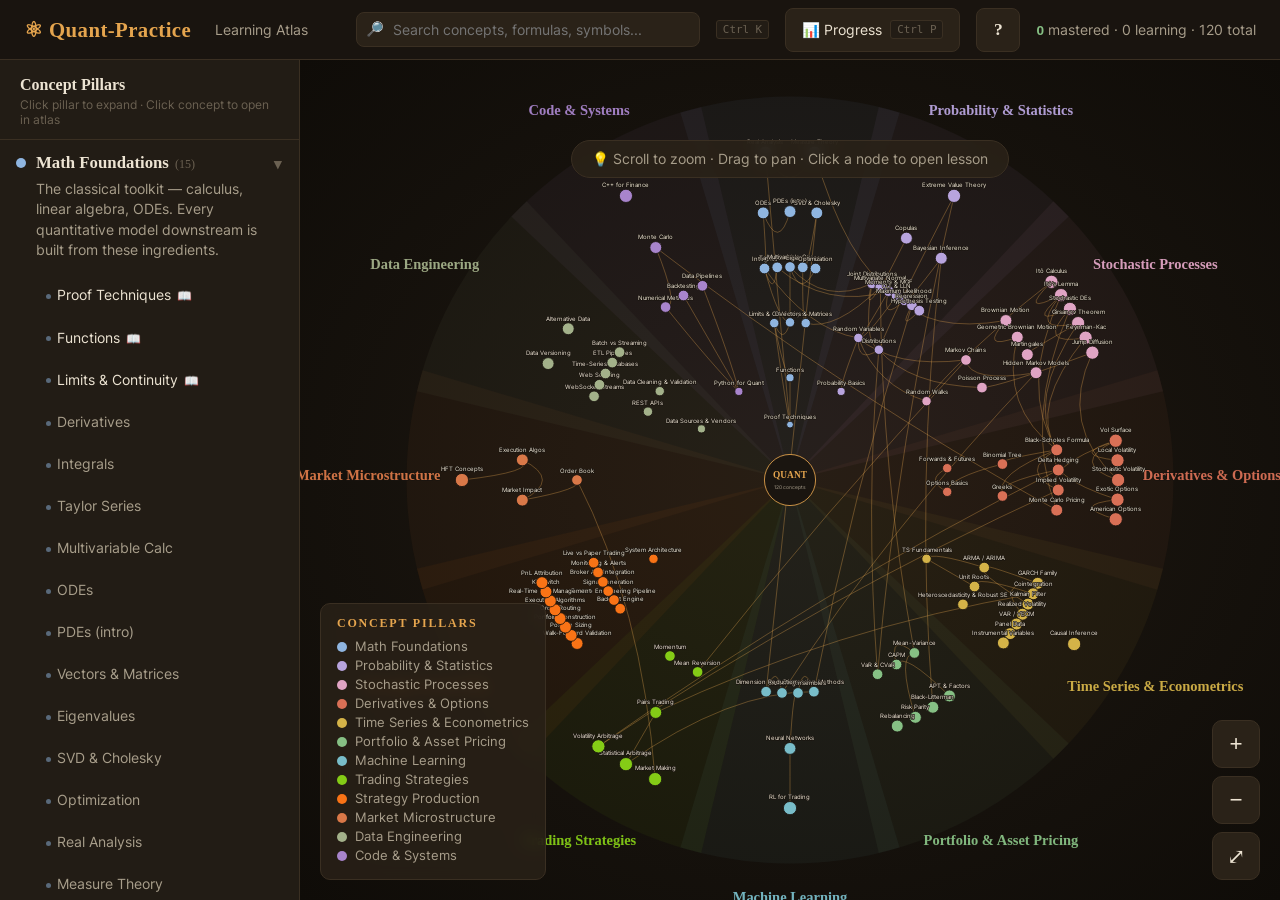
==== commit 2b69a3a9: "Build L0 Proof Techniques + atlas UI fixes" ====
--- a/Quant-Roadmap.html
+++ b/Quant-Roadmap.html
@@ -207,7 +207,7 @@
   .node.learning > text { fill: #b8a4de; }
 
   /* Edges — brightness reflects mastery of endpoints */
-  .edge { stroke-opacity: 0.28; stroke: #d4a054; stroke-width: 1.3; transition: all 0.3s; }
+  .edge { stroke-opacity: 0.45; stroke: #e5a54e; stroke-width: 1.8; transition: all 0.3s; }
   .edge.highlighted { stroke-opacity: 0.95; stroke-width: 2.2; stroke: #f5c06e; filter: drop-shadow(0 0 3px #f5c06e); }
   .edge.reachable { stroke-opacity: 0.55; stroke: #c2b0e8; stroke-width: 1.6; }
   .edge.mastered { stroke-opacity: 0.90; stroke: #86c084; stroke-width: 2; filter: drop-shadow(0 0 4px rgba(134,192,132,0.6)); }
@@ -331,7 +331,7 @@
     <!-- Populated by JS -->
   </nav>
   <div class="atlas-wrap">
-    <svg id="atlas-svg" viewBox="0 0 2000 1400" preserveAspectRatio="xMidYMid meet"></svg>
+    <svg id="atlas-svg" viewBox="-150 -250 2300 1900" preserveAspectRatio="xMidYMid meet"></svg>
 
     <div class="onboarding" id="onboarding">
       💡 Scroll to zoom · Drag to pan · Click a node to open lesson
@@ -471,6 +471,7 @@
   {id: 'math', name: 'Math Foundations', color: '#8fb5e0', angle: -90,
     desc: 'The classical toolkit — calculus, linear algebra, ODEs. Every quantitative model downstream is built from these ingredients.',
     concepts: [
+    {id: 'math-proof', name: 'Proof Techniques', level: 0, file: 'lessons/proof-techniques.html', desc: 'Sets, logic, direct/contrapositive/contradiction proofs, induction (4 variants), relations, cardinality. The foundation everything else rests on.'},
     {id: 'functions', name: 'Functions', level: 1, file: 'lessons/functions.html', desc: 'Formal definition, injectivity/surjectivity/bijectivity, composition, inverses, transformations, elementary function families.'},
     {id: 'limits', name: 'Limits &amp; Continuity', level: 2, file: 'lessons/limits.html', desc: 'ε-δ definition, one-sided limits, continuity, uniform continuity, IVT.'},
     {id: 'derivatives', name: 'Derivatives', level: 2, desc: 'Rate of change, chain rule, product rule, implicit differentiation, mean value theorem.'},
@@ -653,6 +654,7 @@
 // Cross-pillar prerequisite edges (concept id → concept id)
 const EDGES = [
   // Math within
+  ['math-proof','functions'], ['math-proof','limits'], ['math-proof','real-analysis'],
   ['functions','limits'], ['limits','derivatives'], ['derivatives','integrals'], ['integrals','taylor'],
   ['derivatives','multivar'], ['integrals','ode'], ['ode','pde'],
   ['linalg-basics','eigen'], ['eigen','linalg-advanced'], ['multivar','optim'],
@@ -709,7 +711,7 @@
 
 // ============ LAYOUT ============
 const CENTER = {x: 1000, y: 700};
-const RADII = {1: 200, 2: 340, 3: 480, 4: 620, 5: 760};
+const RADII = {0: 130, 1: 240, 2: 370, 3: 500, 4: 630, 5: 770};
 
 const positions = {};
 const idToPillar = {};
@@ -764,10 +766,10 @@
   svg.appendChild(path);
 });
 
-// Pillar labels at outer edge
+// Pillar labels — outside the wheel, larger and bolder
 PILLARS.forEach(pillar => {
   const angleRad = pillar.angle * Math.PI / 180;
-  const R = 870;
+  const R = 990;  // outside the wheel (wheel extends to ~900)
   const lx = CENTER.x + R * Math.cos(angleRad);
   const ly = CENTER.y + R * Math.sin(angleRad);
   const text = document.createElementNS('http://www.w3.org/2000/svg', 'text');
@@ -776,9 +778,12 @@
   text.setAttribute('text-anchor', 'middle');
   text.setAttribute('fill', pillar.color);
   text.setAttribute('font-family', "'Playfair Display', Georgia, serif");
-  text.setAttribute('font-size', '24');
-  text.setAttribute('font-weight', '700');
-  text.setAttribute('opacity', '0.7');
+  text.setAttribute('font-size', '34');
+  text.setAttribute('font-weight', '800');
+  text.setAttribute('opacity', '0.95');
+  text.setAttribute('paint-order', 'stroke');
+  text.setAttribute('stroke', '#1a1510');
+  text.setAttribute('stroke-width', '3');
   text.textContent = pillar.name.replace('&amp;', '&');
   svg.appendChild(text);
 });
@@ -791,10 +796,9 @@
   const midY = (p1.y + p2.y) / 2 + (CENTER.y - (p1.y + p2.y) / 2) * 0.15;
   const path = document.createElementNS('http://www.w3.org/2000/svg', 'path');
   path.setAttribute('d', `M ${p1.x} ${p1.y} Q ${midX} ${midY} ${p2.x} ${p2.y}`);
-  path.setAttribute('stroke', '#e5a54e');
-  path.setAttribute('stroke-width', '1');
   path.setAttribute('fill', 'none');
   path.setAttribute('class', 'edge');
+  // stroke color/width now fully controlled by CSS — see .edge rule
   path.dataset.nodes = `${a},${b}`;
   svg.appendChild(path);
 });
@@ -850,6 +854,11 @@
   label.setAttribute('font-size', '13');
   label.setAttribute('font-weight', '500');
   label.setAttribute('font-family', 'Inter, sans-serif');
+  // Halo stroke to make label readable even when overlapping other elements
+  label.setAttribute('paint-order', 'stroke');
+  label.setAttribute('stroke', '#1a1510');
+  label.setAttribute('stroke-width', '3');
+  label.setAttribute('stroke-linejoin', 'round');
   label.innerHTML = p.name;
   g.appendChild(label);
   g.addEventListener('click', () => selectConcept(id));
